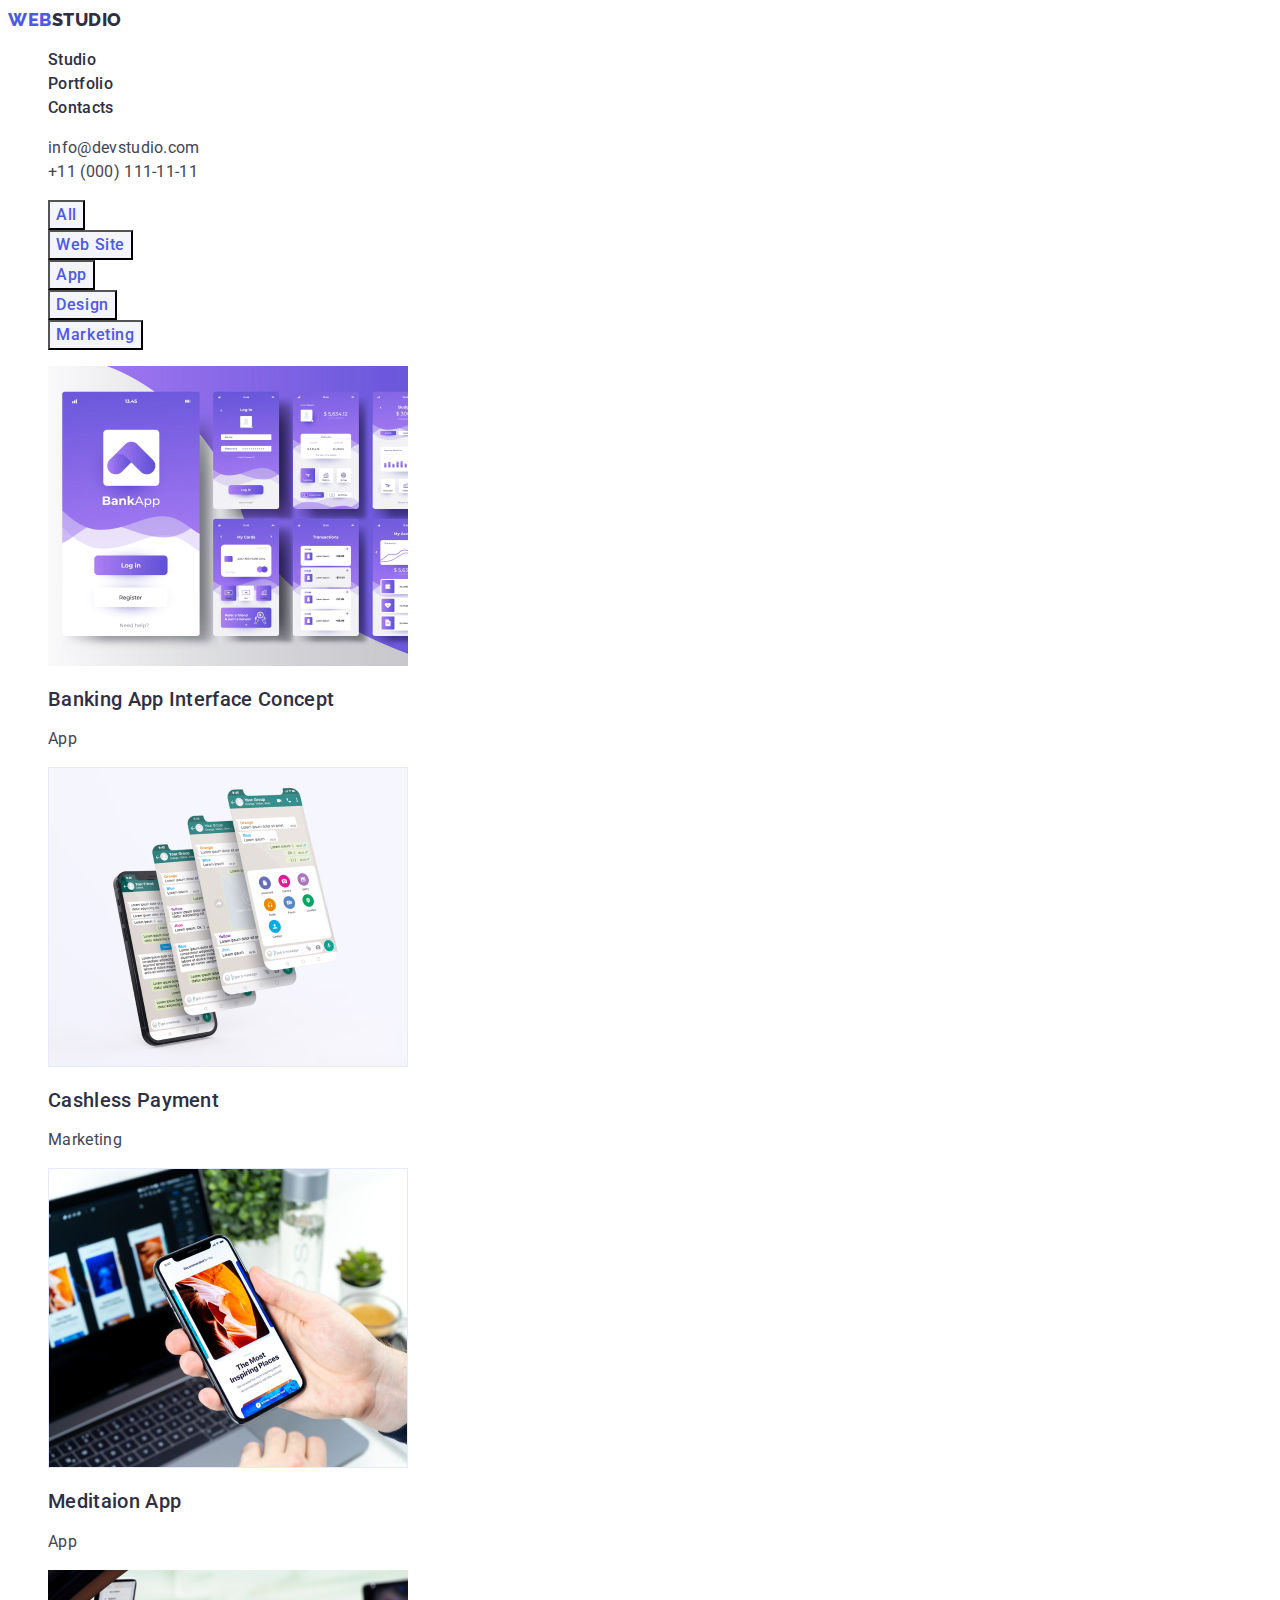
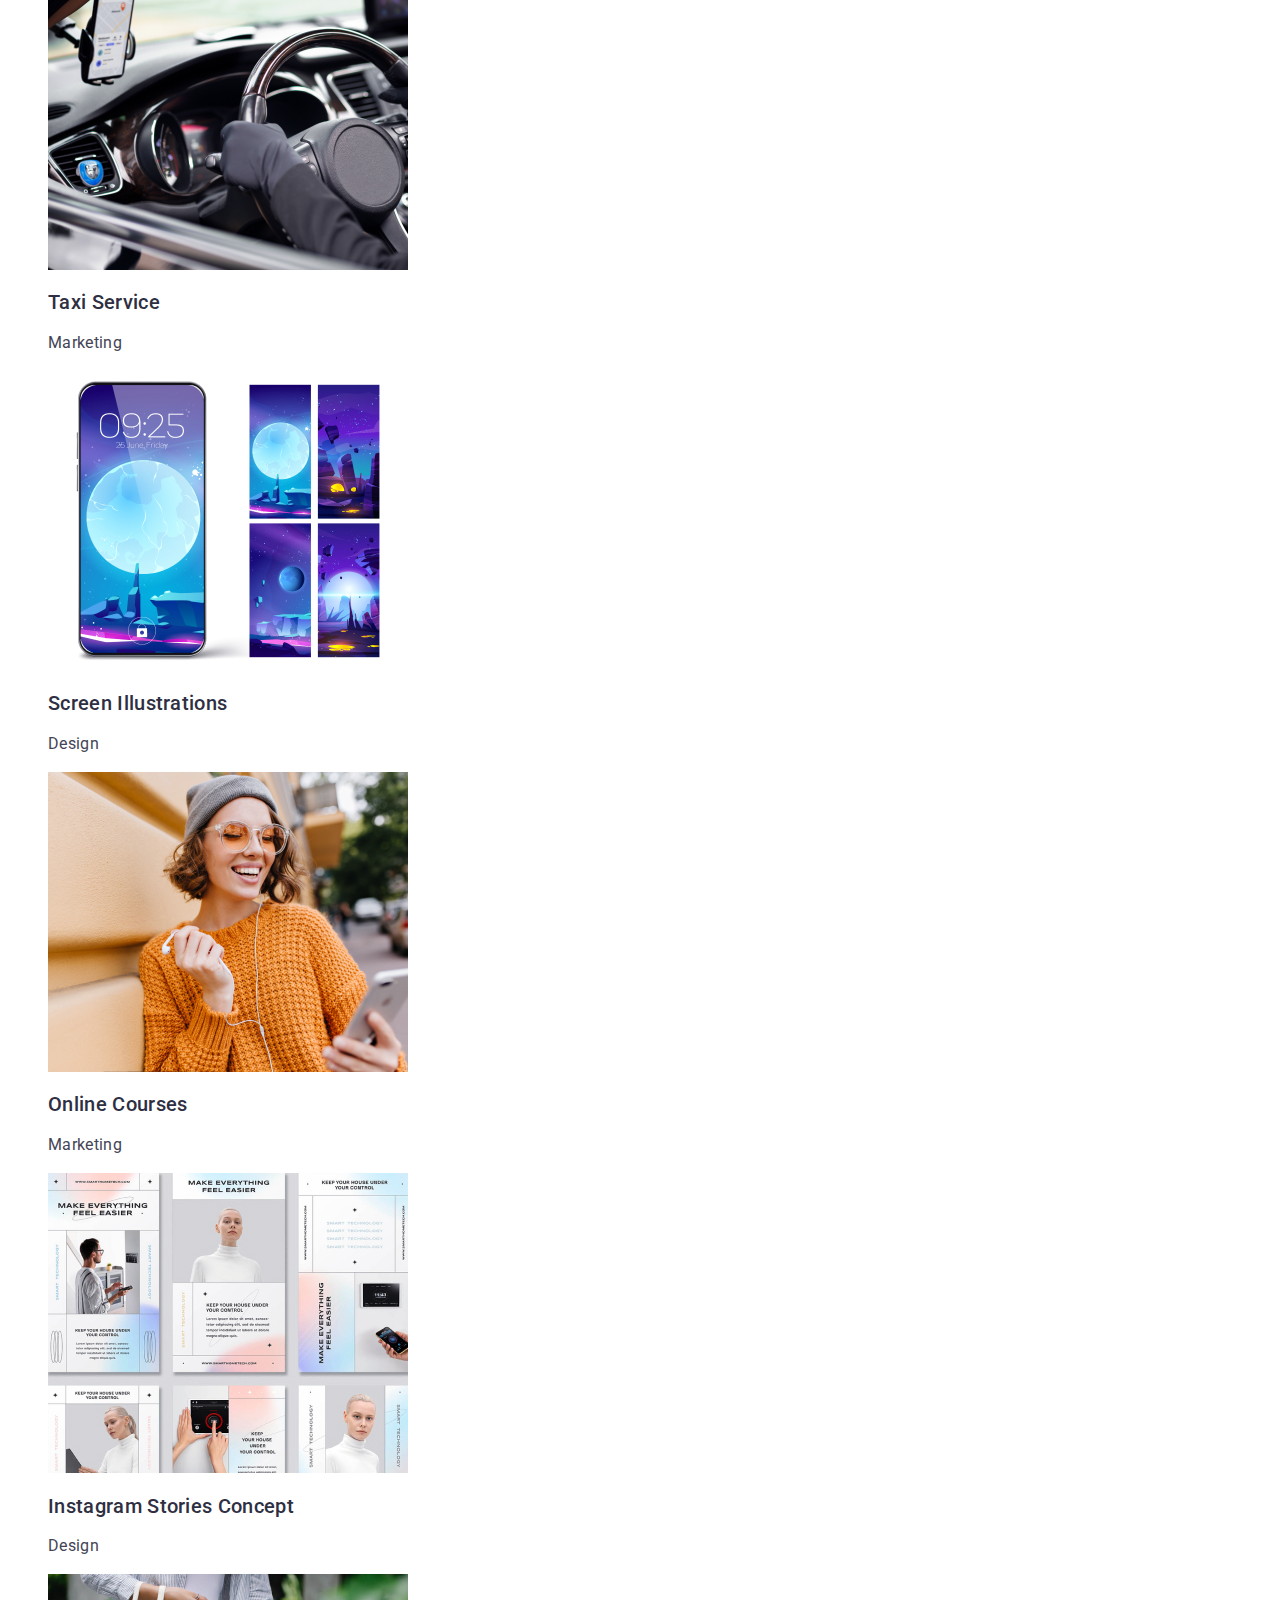
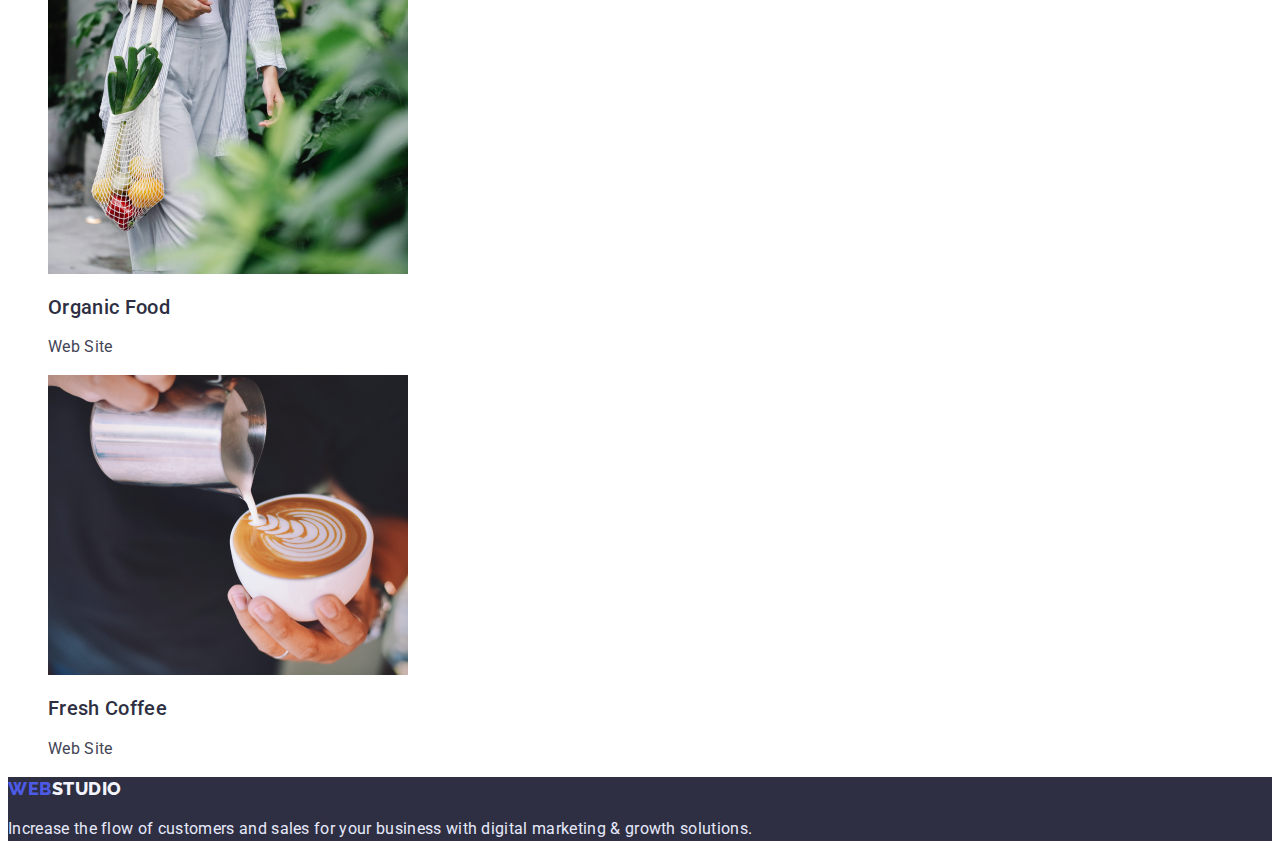
==== portfolio.html @ 0b24123a "Initial commit" ====
<!DOCTYPE html>
<html lang="en">
	<head>
		<meta charset="UTF-8" />
		<meta http-equiv="X-UA-Compatible" content="IE=edge" />
		<meta name="viewport" content="width=device-width, initial-scale=1.0" />
		<title>Document</title>
		<link rel="stylesheet" href="./css/styles.css" />
		<link rel="preconnect" href="https://fonts.googleapis.com" />
		<link rel="preconnect" href="https://fonts.gstatic.com" crossorigin />
		<link
			href="https://fonts.googleapis.com/css2?family=Raleway:wght@800&family=Roboto:wght@400;500;700&display=swap"
			rel="stylesheet"
		/>
	</head>

	<body>
		<header class="header-nav">
			<nav>
				<a href="./index.html" class="first-logo link"
					>WEB<span class="second-logo">STUDIO</span></a
				>

				<ul class="site-nav list">
					<li><a href="./index.html" class="site-nav link">Studio</a></li>
					<li><a href="./index.html" class="site-nav link">Portfolio</a></li>
					<li><a href="./index.html" class="site-nav link">Contacts</a></li>
				</ul>
			</nav>
			<address>
				<ul class="list">
					<li
						><a href="mailto:info@devstudio.com" class="header-mail link">info@devstudio.com</a></li
					>
					<li><a href="tel:+110001111111" class="header-tel link">+11 (000) 111-11-11</a></li>
				</ul>
			</address>
		</header>
		<main>
			<!--  -->
			<section>
				<h1 class="visually-hidden">Portfolio</h1>
				<ul class="portfolio list">
					<li><button type="button" class="portfolio-button">All</button></li>
					<li><button type="button" class="portfolio-button">Web Site</button></li>
					<li><button type="button" class="portfolio-button">App</button></li>
					<li><button type="button" class="portfolio-button">Design</button></li>
					<li><button type="button" class="portfolio-button">Marketing</button></li>
				</ul>
				<ul class="list">
					<li class="galery-item"
						><img src="./images/imagesfoto1.jpg" alt="Project Card " width="360" height="300" />
						<h2 class="portfolio-titl">Banking App Interface Concept</h2>
						<p class="portfolio-text">App</p>
					</li>
					<li class="galery-item">
						<img src="./images/images2.jpg" alt="Project Card " width="360" height="300" />
						<h2 class="portfolio-titl">Cashless Payment</h2>
						<p class="portfolio-text">Marketing</p>
					</li>
					<li class="galery-item"
						><img src="./images/images3.jpg" alt="Project Card " width="360" height="300" />
						<h2 class="portfolio-titl">Meditaion App</h2>
						<p class="portfolio-text">App</p>
					</li>
					<li class="galery-item"
						><img src="./images/imagesfoto4.jpg" alt="Project Card " width="360" height="300" />
						<h2 class="portfolio-titl">Taxi Service</h2>
						<p class="portfolio-text">Marketing</p>
					</li>
					<li class="galery-item"
						><img src="./images/imagesfoto5.jpg" alt="Project Card " width="360" height="300" />
						<h2 class="portfolio-titl">Screen Illustrations</h2>
						<p class="portfolio-text">Design</p>
					</li>
					<li class="galery-item"
						><img src="./images/imagesfoto6.jpg" alt="Project Card " width="360" height="300" />
						<h2 class="portfolio-titl">Online Courses</h2>
						<p class="portfolio-text">Marketing</p>
					</li>
					<li class="galery-item"
						><img src="./images/imagesfoto7.jpg" alt="Project Card " width="360" height="300" />
						<h2 class="portfolio-titl">Instagram Stories Concept</h2>
						<p class="portfolio-text">Design</p>
					</li>
					<li
						><img src="./images/imagesfoto8.jpg" alt="Project Card " width="360" height="300" />
						<h2 class="portfolio-titl">Organic Food</h2>
						<p class="portfolio-text">Web Site</p>
					</li>
					<li class="galery-item"
						><img src="./images/imagesfoto9.jpg" alt="Project Card " width="360" height="300" />
						<h2 class="portfolio-titl">Fresh Coffee</h2>
						<p class="portfolio-text">Web Site</p>
					</li>
				</ul>
			</section>
		</main>
		<footer class="footer-fon">
			<a href="./index.html" class="first-logo link">WEB<span class="footer-logo">STUDIO</span></a>
			<p class="footer-text"
				>Increase the flow of customers and sales for your business with digital marketing & growth
				solutions.</p
			>
		</footer>
	</body>
</html>
---- css/styles.css ----
:root {
	--brend-color: #2e2f42;
	--brend-second: #4d5ae5;
	--color-paragraf: #434455;
	--color-button: #4d5ae5;
	--button-background: #f4f4fd;
}
body {
	font-family: "Roboto", sans-serif;
	letter-spacing: 0.02em;
	font-weight: 400;
}
.visually-hidden {
	position: absolute;
	width: 1px;
	height: 1px;
	margin: -1px;
	border: 0;
	padding: 0;
	white-space: nowrap;
	clip-path: inset(100%);
	clip: rect(0 0 0 0);
	overflow: hidden;
}
/* Header */
.first-logo {
	font-family: "Raleway", sans-serif;
	font-size: 18px;
	font-weight: 800;
	line-height: 1.33;
	letter-spacing: 0.03em;
	color: #4d5ae5;
}
.second-logo {
	font-family: "Raleway", sans-serif;
	font-weight: 800;
	font-size: 18px;
	line-height: 1.33;
	letter-spacing: 0.03em;
	color: #2e2f42;
}

.list {
	list-style: none;
}
.link {
	text-decoration: none;
}

.site-nav {
	font-weight: 500;
	font-size: 16px;
	line-height: 1.5;
	letter-spacing: 0.02em;
	color: var(--brend-color);
}
.header-mail {
	font-weight: 400;
	font-size: 16px;
	line-height: 1.5;
	color: var(--color-paragraf);
	font-style: normal;
}
.header-tel {
	font-weight: 400;
	font-size: 16px;
	line-height: 1.5;
	color: var(--color-paragraf);
	font-style: normal;
}
.header-nav .link:hover,
.header-nav .link:focus {
	color: #404bbf;
}
/* Hero section */
.hero {
	background: #2e2f42;
}

.hero-title {
	font-weight: 700;
	font-size: 56px;
	line-height: 1.1;
	letter-spacing: 0.02em;
	color: #ffffff;
}

.hero-but {
	font-family: "Roboto", sans-serif;
	font-weight: 500;
	font-size: 16px;
	line-height: 1.5;
	letter-spacing: 0.04em;
	color: #ffffff;
	background: #4d5ae5;
}
.hero-but:hover,
.hero-but:focus {
	color: #ffffff;
	background: #404bbf;
}

/* Expirienc */
.section-titl {
	font-weight: 500;
	font-size: 20px;
	line-height: 1.2;
	letter-spacing: 0.02em;
	color: var(--brend-color);
}
.section-text {
	font-weight: 400;
	font-size: 16px;
	line-height: 1.5;
	letter-spacing: 0.02em;
	color: var(--color-paragraf);
}
/* About */
.section-about {
	font-weight: 700;
	font-size: 36px;
	line-height: 1.11;
	letter-spacing: 0.02em;
	color: var(--brend-color);
}
.section-fon {
	background-color: #f4f4f4;
}
/* footer */
.footer-fon {
	background: #2e2f42;
}
.footer-text {
	font-weight: 400;
	font-size: 16px;
	line-height: 1.5;
	letter-spacing: 0.02em;
	color: #e7e9fc;
}
.footer-logo {
	font-weight: 800;
	font-size: 18px;
	line-height: 1.12;
	letter-spacing: 0.03em;
	color: #f4f4fd;
}
/* Portfolio */

.portfolio-titl {
	font-weight: 500;
	font-size: 20px;
	line-height: 1.2;
	color: var(--brend-color);
}
.portfolio-text {
	font-weight: 400;
	font-size: 16px;
	line-height: 1.5;
	color: var(--color-paragraf);
}
/* portfolio-button */
.portfolio-button {
	font-family: "Roboto", sans-serif;
	font-weight: 500;
	font-size: 16px;
	line-height: 1.5;
	letter-spacing: 0.04em;
	color: var(--color-button);
	background-color: var(--button-background);
}
.portfolio-button:hover,
.portfolio-button:focus {
	color: #ffffff;
	background: #404bbf;
}
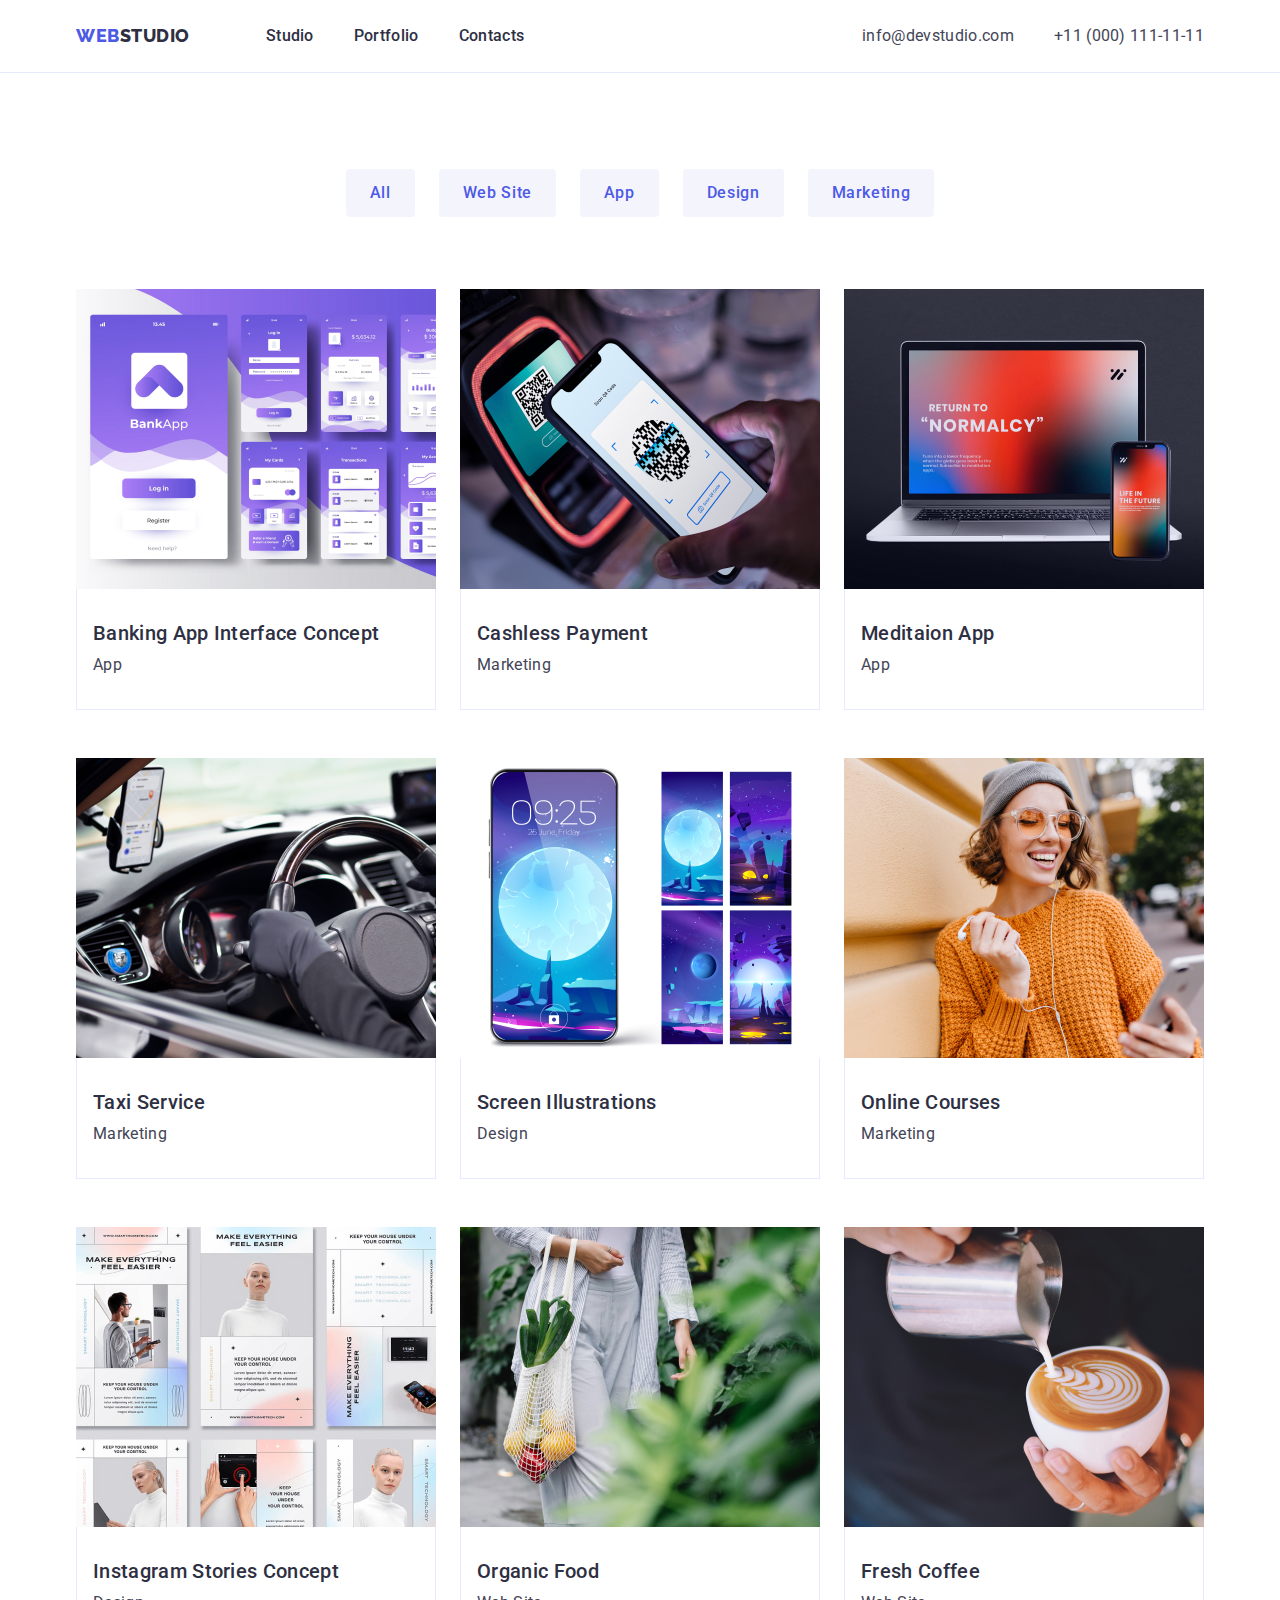
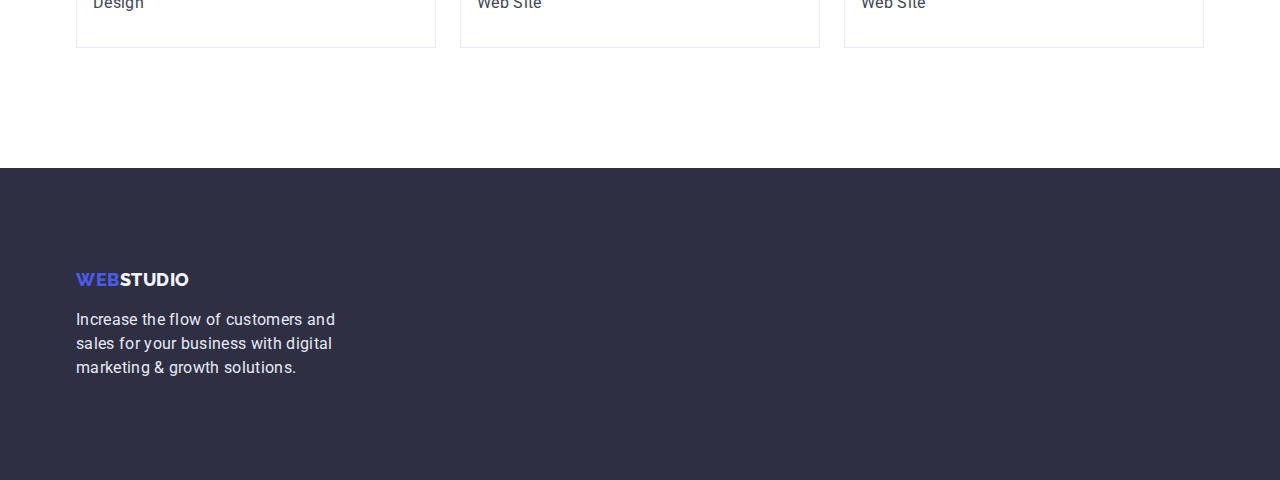
==== commit de12cf4e: "Make-And Fixed bag" ====
--- a/portfolio.html
+++ b/portfolio.html
@@ -4,104 +4,192 @@
 		<meta charset="UTF-8" />
 		<meta http-equiv="X-UA-Compatible" content="IE=edge" />
 		<meta name="viewport" content="width=device-width, initial-scale=1.0" />
-		<title>Document</title>
-		<link rel="stylesheet" href="./css/styles.css" />
+		<title>Portfolio</title>
 		<link rel="preconnect" href="https://fonts.googleapis.com" />
 		<link rel="preconnect" href="https://fonts.gstatic.com" crossorigin />
 		<link
-			href="https://fonts.googleapis.com/css2?family=Raleway:wght@800&family=Roboto:wght@400;500;700&display=swap"
+			href="https://fonts.googleapis.com/css2?family=Raleway:wght@800&family=Roboto:wght@400;500;700;900&display=swap"
 			rel="stylesheet"
 		/>
+		<link
+			rel="stylesheet"
+			href="https://cdnjs.cloudflare.com/ajax/libs/modern-normalize/1.1.0/modern-normalize.min.css"
+		/>
+		<link rel="stylesheet" href="./css/styles.css" />
 	</head>
 
 	<body>
-		<header class="header-nav">
-			<nav>
-				<a href="./index.html" class="first-logo link"
-					>WEB<span class="second-logo">STUDIO</span></a
-				>
+		<header class="page-header">
+			<div class="container head-list">
+				<nav class="head-nav">
+					<a href="./index.html" class="logo"> <span class="logo-web">Web</span>Studio</a>
 
-				<ul class="site-nav list">
-					<li><a href="./index.html" class="site-nav link">Studio</a></li>
-					<li><a href="./index.html" class="site-nav link">Portfolio</a></li>
-					<li><a href="./index.html" class="site-nav link">Contacts</a></li>
-				</ul>
-			</nav>
-			<address>
-				<ul class="list">
-					<li
-						><a href="mailto:info@devstudio.com" class="header-mail link">info@devstudio.com</a></li
-					>
-					<li><a href="tel:+110001111111" class="header-tel link">+11 (000) 111-11-11</a></li>
-				</ul>
-			</address>
+					<ul class="site-nav list">
+						<li class="chapter"><a href="" class="link">Studio</a></li>
+						<li class="chapter"><a href="./portfolio.html" class="link">Portfolio</a></li>
+						<li class="chapter"><a href="" class="link">Contacts</a></li>
+					</ul>
+				</nav>
+				<address class="head-address">
+					<ul class="address-nav list">
+						<li class="chapter"
+							><a href="mailto:info@devstudio.com" class="ping">info@devstudio.com</a></li
+						>
+						<li class="chapter"
+							><a href="tel:+110001111111" class="ping">+11 (000) 111-11-11</a></li
+						>
+					</ul>
+				</address>
+			</div>
 		</header>
+
 		<main>
-			<!--  -->
-			<section>
-				<h1 class="visually-hidden">Portfolio</h1>
-				<ul class="portfolio list">
-					<li><button type="button" class="portfolio-button">All</button></li>
-					<li><button type="button" class="portfolio-button">Web Site</button></li>
-					<li><button type="button" class="portfolio-button">App</button></li>
-					<li><button type="button" class="portfolio-button">Design</button></li>
-					<li><button type="button" class="portfolio-button">Marketing</button></li>
-				</ul>
-				<ul class="list">
-					<li class="galery-item"
-						><img src="./images/imagesfoto1.jpg" alt="Project Card " width="360" height="300" />
-						<h2 class="portfolio-titl">Banking App Interface Concept</h2>
-						<p class="portfolio-text">App</p>
-					</li>
-					<li class="galery-item">
-						<img src="./images/images2.jpg" alt="Project Card " width="360" height="300" />
-						<h2 class="portfolio-titl">Cashless Payment</h2>
-						<p class="portfolio-text">Marketing</p>
-					</li>
-					<li class="galery-item"
-						><img src="./images/images3.jpg" alt="Project Card " width="360" height="300" />
-						<h2 class="portfolio-titl">Meditaion App</h2>
-						<p class="portfolio-text">App</p>
-					</li>
-					<li class="galery-item"
-						><img src="./images/imagesfoto4.jpg" alt="Project Card " width="360" height="300" />
-						<h2 class="portfolio-titl">Taxi Service</h2>
-						<p class="portfolio-text">Marketing</p>
-					</li>
-					<li class="galery-item"
-						><img src="./images/imagesfoto5.jpg" alt="Project Card " width="360" height="300" />
-						<h2 class="portfolio-titl">Screen Illustrations</h2>
-						<p class="portfolio-text">Design</p>
-					</li>
-					<li class="galery-item"
-						><img src="./images/imagesfoto6.jpg" alt="Project Card " width="360" height="300" />
-						<h2 class="portfolio-titl">Online Courses</h2>
-						<p class="portfolio-text">Marketing</p>
-					</li>
-					<li class="galery-item"
-						><img src="./images/imagesfoto7.jpg" alt="Project Card " width="360" height="300" />
-						<h2 class="portfolio-titl">Instagram Stories Concept</h2>
-						<p class="portfolio-text">Design</p>
-					</li>
-					<li
-						><img src="./images/imagesfoto8.jpg" alt="Project Card " width="360" height="300" />
-						<h2 class="portfolio-titl">Organic Food</h2>
-						<p class="portfolio-text">Web Site</p>
-					</li>
-					<li class="galery-item"
-						><img src="./images/imagesfoto9.jpg" alt="Project Card " width="360" height="300" />
-						<h2 class="portfolio-titl">Fresh Coffee</h2>
-						<p class="portfolio-text">Web Site</p>
-					</li>
-				</ul>
+			<section class="section options">
+				<div class="container">
+					<h1 class="section-title visually-hidden">Examples of works</h1>
+					<ul class="btn-list list">
+						<li class="chapter"><button type="button" class="btn-push">All</button></li>
+						<li class="chapter"><button type="button" class="btn-push">Web Site</button></li>
+						<li class="chapter"><button type="button" class="btn-push">App</button></li>
+						<li class="chapter"><button type="button" class="btn-push">Design</button></li>
+						<li class="chapter"><button type="button" class="btn-push">Marketing</button></li>
+					</ul>
+
+					<ul class="cards-nav list">
+						<li class="chapter">
+							<a href="" class="galary">
+								<img
+									src="./images/imagesfoto1.jpg"
+									alt="Interface of banking app"
+									width="360"
+									height="300"
+								/>
+								<div class="card-name">
+									<h2 class="section-item">Banking App Interface Concept</h2>
+									<p class="item-description">App</p>
+								</div>
+							</a>
+						</li>
+						<li class="chapter">
+							<a href="#" class="galary">
+								<img
+									src="./images/imagesfoto2.jpg"
+									alt="Reading QR-code"
+									width="360"
+									height="300"
+								/>
+								<div class="card-name">
+									<h2 class="section-item">Cashless Payment</h2>
+									<p class="item-description">Marketing</p>
+								</div>
+							</a>
+						</li>
+						<li class="chapter">
+							<a href="#" class="galary">
+								<img
+									src="/images/imagesfoto3.jpg"
+									alt="Screens of notebook and smartphone"
+									width="360"
+									height="300"
+								/>
+								<div class="card-name">
+									<h2 class="section-item">Meditaion App</h2>
+									<p class="item-description">App</p>
+								</div>
+							</a>
+						</li>
+						<li class="chapter">
+							<a href="#" class="galary">
+								<img
+									src="./images/imagesfoto4.jpg"
+									alt="Driver's hands on the steering wheel"
+									width="360"
+									height="300"
+								/>
+								<div class="card-name">
+									<h2 class="section-item">Taxi Service</h2>
+									<p class="item-description">Marketing</p>
+								</div>
+							</a>
+						</li>
+						<li class="chapter">
+							<a href="#" class="galary">
+								<img
+									src="./images/imagesfoto5.jpg"
+									alt="Smartphon's wallpapers"
+									width="360"
+									height="300"
+								/>
+								<div class="card-name">
+									<h2 class="section-item">Screen Illustrations</h2>
+									<p class="item-description">Design</p>
+								</div>
+							</a>
+						</li>
+						<li class="chapter">
+							<a href="#" class="galary">
+								<img
+									src="./images/imagesfoto6.jpg"
+									alt="Woman whith headphones"
+									width="360"
+									height="300"
+								/>
+								<div class="card-name">
+									<h2 class="section-item">Online Courses</h2>
+									<p class="item-description">Marketing</p>
+								</div>
+							</a>
+						</li>
+						<li class="chapter">
+							<a href="#" class="galary">
+								<img
+									src="/images/imagesfoto7.jpg"
+									alt="Instagram stories options"
+									width="360"
+									height="300"
+								/>
+								<div class="card-name">
+									<h2 class="section-item">Instagram Stories Concept</h2>
+									<p class="item-description">Design</p>
+								</div>
+							</a>
+						</li>
+						<li class="chapter">
+							<a href="#" class="galary">
+								<img
+									src="./images/imagesfoto8.jpg"
+									alt="Women with a bag of vegetables"
+									width="360"
+									height="300"
+								/>
+								<div class="card-name">
+									<h2 class="section-item">Organic Food</h2>
+									<p class="item-description">Web Site</p>
+								</div>
+							</a>
+						</li>
+						<li class="chapter">
+							<a href="#" class="galary">
+								<img src="./images/imagesfoto9.jpg" alt="Milk in coffee" width="360" height="300" />
+								<div class="card-name">
+									<h2 class="section-item">Fresh Coffee</h2>
+									<p class="item-description">Web Site</p>
+								</div>
+							</a>
+						</li>
+					</ul>
+				</div>
 			</section>
 		</main>
-		<footer class="footer-fon">
-			<a href="./index.html" class="first-logo link">WEB<span class="footer-logo">STUDIO</span></a>
-			<p class="footer-text"
-				>Increase the flow of customers and sales for your business with digital marketing & growth
-				solutions.</p
-			>
+
+		<footer class="section foot">
+			<div class="container">
+				<a href="./index.html" class="logo foot-part"> <span class="logo-web">Web</span>Studio</a>
+				<p class="item-description"
+					>Increase the flow of customers and sales for your business with digital marketing &
+					growth solutions.</p
+				>
+			</div>
 		</footer>
 	</body>
 </html>
--- a/css/styles.css
+++ b/css/styles.css
@@ -1,15 +1,410 @@
 :root {
-	--brend-color: #2e2f42;
-	--brend-second: #4d5ae5;
-	--color-paragraf: #434455;
-	--color-button: #4d5ae5;
-	--button-background: #f4f4fd;
-}
+	--primary-background-color: #ffffff;
+	--secondary-background-color: #2e2f42;
+	--hero-text-color: #ffffff;
+	--header-background-color: #e7e9fc;
+	--footer-text-color: #e7e9fc;
+	--main-text-color: #434456;
+	--title-text-color: #2e2f42;
+	--accent-color: #404bbf;
+	--logo-part-color: #4d5ae5;
+	--footer-logo-part: #f4f4fd;
+}
+
+/* body */
+
 body {
+	margin: 0;
+	background-color: var(--primary-background-color);
+	color: var(--main-text-color);
+
 	font-family: "Roboto", sans-serif;
 	letter-spacing: 0.02em;
-	font-weight: 400;
-}
+	font-size: 16px;
+	line-height: 1.5;
+}
+
+.container {
+	width: 1158px;
+	margin: 0 auto;
+	padding-left: 15px;
+	padding-right: 15px;
+
+	/* outline: 2px solid green; */
+}
+/* .logo,
+.chapter {
+  outline: 1px solid red;
+} */
+
+.list {
+	list-style: none;
+	margin: 0;
+}
+
+/* header */
+
+.page-header {
+	border-bottom: 1px solid var(--header-background-color);
+}
+
+.logo {
+	margin-right: 76px;
+	color: var(--title-text-color);
+
+	font-family: "Raleway", sans-serif;
+	font-weight: 800;
+	font-size: 18px;
+	line-height: 1.33;
+	letter-spacing: 0.03em;
+	text-transform: uppercase;
+	text-decoration-line: none;
+}
+
+.logo-web {
+	color: var(--logo-part-color);
+}
+
+.site-nav .link {
+	display: block;
+	padding-top: 24px;
+	padding-bottom: 24px;
+
+	color: var(--title-text-color);
+
+	font-weight: 500;
+	font-size: 16px;
+	line-height: 1.5;
+	text-decoration-line: none;
+}
+.site-nav .link:hover,
+.site-nav .link:focus {
+	color: var(--accent-color);
+}
+
+.site-nav {
+	display: flex;
+}
+
+.site-nav .chapter:not(:last-child) {
+	margin-right: 40px;
+}
+/* .site-nav .chapter+.chapter {
+  margin-left: 40px;
+} */
+
+.ping {
+	color: var(--main-text-color);
+
+	font-style: normal;
+	font-size: 16px;
+	line-height: 1.5;
+	text-decoration-line: none;
+}
+
+.address-nav .ping:hover,
+.address-nav .ping:focus {
+	color: var(--accent-color);
+}
+
+.address-nav {
+	display: flex;
+}
+
+.address-nav .chapter + .chapter {
+	margin-left: 40px;
+}
+/* .address-nav .chapter:not(:last-child) {
+  margin-right: 40px;
+} */
+
+.address-nav .ping {
+	display: block;
+}
+
+.head-nav {
+	display: flex;
+	align-items: center;
+	justify-content: flex-start;
+}
+
+.container.head-list {
+	display: flex;
+	align-items: center;
+	justify-content: space-between;
+}
+
+/* main hero */
+
+.section.hero {
+	padding-top: 188px;
+	padding-bottom: 188px;
+	background-color: var(--secondary-background-color);
+}
+
+.hero .container {
+	text-align: center;
+}
+
+.container .main-title {
+	margin: 0 auto 48px;
+	text-align: center;
+
+	color: var(--hero-text-color);
+	width: 496px;
+
+	font-weight: 700;
+	font-size: 56px;
+	line-height: 1.07;
+	letter-spacing: 0.02em;
+}
+
+.push {
+	border-radius: 4px;
+	margin: 0;
+	padding: 16px 32px;
+	min-width: 169px;
+	border: transparent;
+
+	background-color: var(--logo-part-color);
+	color: var(--hero-text-color);
+	cursor: pointer;
+
+	font-family: inherit;
+	font-weight: 500;
+	font-size: 16px;
+	line-height: 1.5;
+	text-align: center;
+	letter-spacing: 0.04em;
+}
+
+.push:hover,
+.push:focus {
+	background-color: var(--accent-color);
+}
+
+/* main */
+
+img {
+	display: block;
+}
+
+ul {
+	padding: 0;
+}
+
+.section.work {
+	padding-bottom: 120px;
+}
+
+.item-description {
+	margin: 0;
+}
+
+.tint {
+	background-color: var(--header-background-color);
+}
+
+.section-title,
+.section-item {
+	color: var(--title-text-color);
+}
+
+.section-title {
+	margin-top: 0;
+	margin-bottom: 72px;
+	font-weight: 700;
+	font-size: 36px;
+	line-height: 1.11;
+	text-align: center;
+}
+
+.section-item {
+	margin: 0 0 8px;
+
+	font-weight: 500;
+	font-size: 20px;
+	line-height: 1.2;
+}
+
+/* Advantages */
+
+.section.odds {
+	padding-top: 120px;
+	padding-bottom: 120px;
+}
+
+.advantages.list {
+	display: flex;
+}
+
+.advantages .chapter:not(:last-child) {
+	margin-right: 24px;
+}
+/* .advantages .chapter + .chapter {
+  margin-left: 24px;
+} */
+
+.advantages .chapter {
+	width: calc((100%-24px * 3) / 4);
+}
+
+/* Work */
+
+.work-nav.list {
+	display: flex;
+}
+
+.work-nav .chapter:not(:last-child) {
+	margin-right: 24px;
+}
+/* .work-nav .chapter + .chapter {
+  margin-left: 24px;
+} */
+
+/* Team */
+
+.section.tint {
+	padding-top: 120px;
+	padding-bottom: 120px;
+}
+
+.team-nav .chapter {
+	background-color: var(--primary-background-color);
+	border-radius: 0 0 4px 4px;
+}
+
+.team-nav.list {
+	display: flex;
+	text-align: center;
+}
+
+.team-nav .chapter:not(:last-child) {
+	margin-right: 24px;
+}
+/* .team-nav .chapter + .chapter {
+  margin-left: 24px;
+} */
+
+.team-name {
+	padding-top: 32px;
+	padding-bottom: 32px;
+	text-align: center;
+}
+
+/* footer */
+
+footer {
+	background-color: var(--secondary-background-color);
+	color: var(--footer-text-color);
+}
+
+.section.foot {
+	padding-top: 100px;
+	padding-bottom: 100px;
+}
+
+.foot-part {
+	color: var(--footer-logo-part);
+}
+
+.foot .item-description {
+	width: 264px;
+}
+
+.logo.foot-part {
+	display: block;
+	margin: 0 0 16px;
+}
+
+/* Portfolio */
+
+.section.options {
+	padding-top: 96px;
+	padding-bottom: 120px;
+}
+
+.btn-list {
+	margin-bottom: 72px;
+}
+
+/* Portfolio's buttons */
+
+.btn-push {
+	border-radius: 4px;
+	padding: 12px 24px;
+	min-width: 69px;
+	border: transparent;
+
+	background-color: var(--footer-logo-part);
+	color: var(--logo-part-color);
+	cursor: pointer;
+
+	font-family: inherit;
+	font-weight: 500;
+	font-size: 16px;
+	line-height: 1.5;
+	text-align: center;
+	letter-spacing: 0.04em;
+}
+
+.btn-push:hover,
+.btn-push:focus {
+	background-color: var(--accent-color);
+	color: var(--hero-text-color);
+}
+
+.btn-list.list {
+	display: flex;
+	justify-content: center;
+}
+
+.btn-list .chapter:not(:last-child) {
+	margin-right: 24px;
+}
+/* .btn-list .chapter + .chapter {
+  margin-left: 24px;
+} */
+
+/* Portfolio's caards */
+
+.cards-nav.list {
+	display: flex;
+	flex-wrap: wrap;
+}
+
+.cards-nav .chapter {
+	margin-right: 24px;
+	margin-bottom: 48px;
+
+	width: calc((100%- (24px * 2)) / 3);
+}
+
+.cards-nav .chapter:nth-child(3n) {
+	margin-right: 0;
+}
+
+.cards-nav .chapter:nth-last-child(-n + 3) {
+	margin-bottom: 0;
+}
+
+.card-name {
+	padding: 32px 16px;
+
+	border: 1px solid var(--header-background-color);
+	border-top: none;
+}
+
+/* Portfolio's galary */
+
+.galary {
+	color: var(--main-text-color);
+
+	text-decoration-line: none;
+}
+
+/* Visually hidden */
+
 .visually-hidden {
 	position: absolute;
 	width: 1px;
@@ -17,159 +412,9 @@
 	margin: -1px;
 	border: 0;
 	padding: 0;
+
 	white-space: nowrap;
 	clip-path: inset(100%);
 	clip: rect(0 0 0 0);
 	overflow: hidden;
 }
-/* Header */
-.first-logo {
-	font-family: "Raleway", sans-serif;
-	font-size: 18px;
-	font-weight: 800;
-	line-height: 1.33;
-	letter-spacing: 0.03em;
-	color: #4d5ae5;
-}
-.second-logo {
-	font-family: "Raleway", sans-serif;
-	font-weight: 800;
-	font-size: 18px;
-	line-height: 1.33;
-	letter-spacing: 0.03em;
-	color: #2e2f42;
-}
-
-.list {
-	list-style: none;
-}
-.link {
-	text-decoration: none;
-}
-
-.site-nav {
-	font-weight: 500;
-	font-size: 16px;
-	line-height: 1.5;
-	letter-spacing: 0.02em;
-	color: var(--brend-color);
-}
-.header-mail {
-	font-weight: 400;
-	font-size: 16px;
-	line-height: 1.5;
-	color: var(--color-paragraf);
-	font-style: normal;
-}
-.header-tel {
-	font-weight: 400;
-	font-size: 16px;
-	line-height: 1.5;
-	color: var(--color-paragraf);
-	font-style: normal;
-}
-.header-nav .link:hover,
-.header-nav .link:focus {
-	color: #404bbf;
-}
-/* Hero section */
-.hero {
-	background: #2e2f42;
-}
-
-.hero-title {
-	font-weight: 700;
-	font-size: 56px;
-	line-height: 1.1;
-	letter-spacing: 0.02em;
-	color: #ffffff;
-}
-
-.hero-but {
-	font-family: "Roboto", sans-serif;
-	font-weight: 500;
-	font-size: 16px;
-	line-height: 1.5;
-	letter-spacing: 0.04em;
-	color: #ffffff;
-	background: #4d5ae5;
-}
-.hero-but:hover,
-.hero-but:focus {
-	color: #ffffff;
-	background: #404bbf;
-}
-
-/* Expirienc */
-.section-titl {
-	font-weight: 500;
-	font-size: 20px;
-	line-height: 1.2;
-	letter-spacing: 0.02em;
-	color: var(--brend-color);
-}
-.section-text {
-	font-weight: 400;
-	font-size: 16px;
-	line-height: 1.5;
-	letter-spacing: 0.02em;
-	color: var(--color-paragraf);
-}
-/* About */
-.section-about {
-	font-weight: 700;
-	font-size: 36px;
-	line-height: 1.11;
-	letter-spacing: 0.02em;
-	color: var(--brend-color);
-}
-.section-fon {
-	background-color: #f4f4f4;
-}
-/* footer */
-.footer-fon {
-	background: #2e2f42;
-}
-.footer-text {
-	font-weight: 400;
-	font-size: 16px;
-	line-height: 1.5;
-	letter-spacing: 0.02em;
-	color: #e7e9fc;
-}
-.footer-logo {
-	font-weight: 800;
-	font-size: 18px;
-	line-height: 1.12;
-	letter-spacing: 0.03em;
-	color: #f4f4fd;
-}
-/* Portfolio */
-
-.portfolio-titl {
-	font-weight: 500;
-	font-size: 20px;
-	line-height: 1.2;
-	color: var(--brend-color);
-}
-.portfolio-text {
-	font-weight: 400;
-	font-size: 16px;
-	line-height: 1.5;
-	color: var(--color-paragraf);
-}
-/* portfolio-button */
-.portfolio-button {
-	font-family: "Roboto", sans-serif;
-	font-weight: 500;
-	font-size: 16px;
-	line-height: 1.5;
-	letter-spacing: 0.04em;
-	color: var(--color-button);
-	background-color: var(--button-background);
-}
-.portfolio-button:hover,
-.portfolio-button:focus {
-	color: #ffffff;
-	background: #404bbf;
-}
